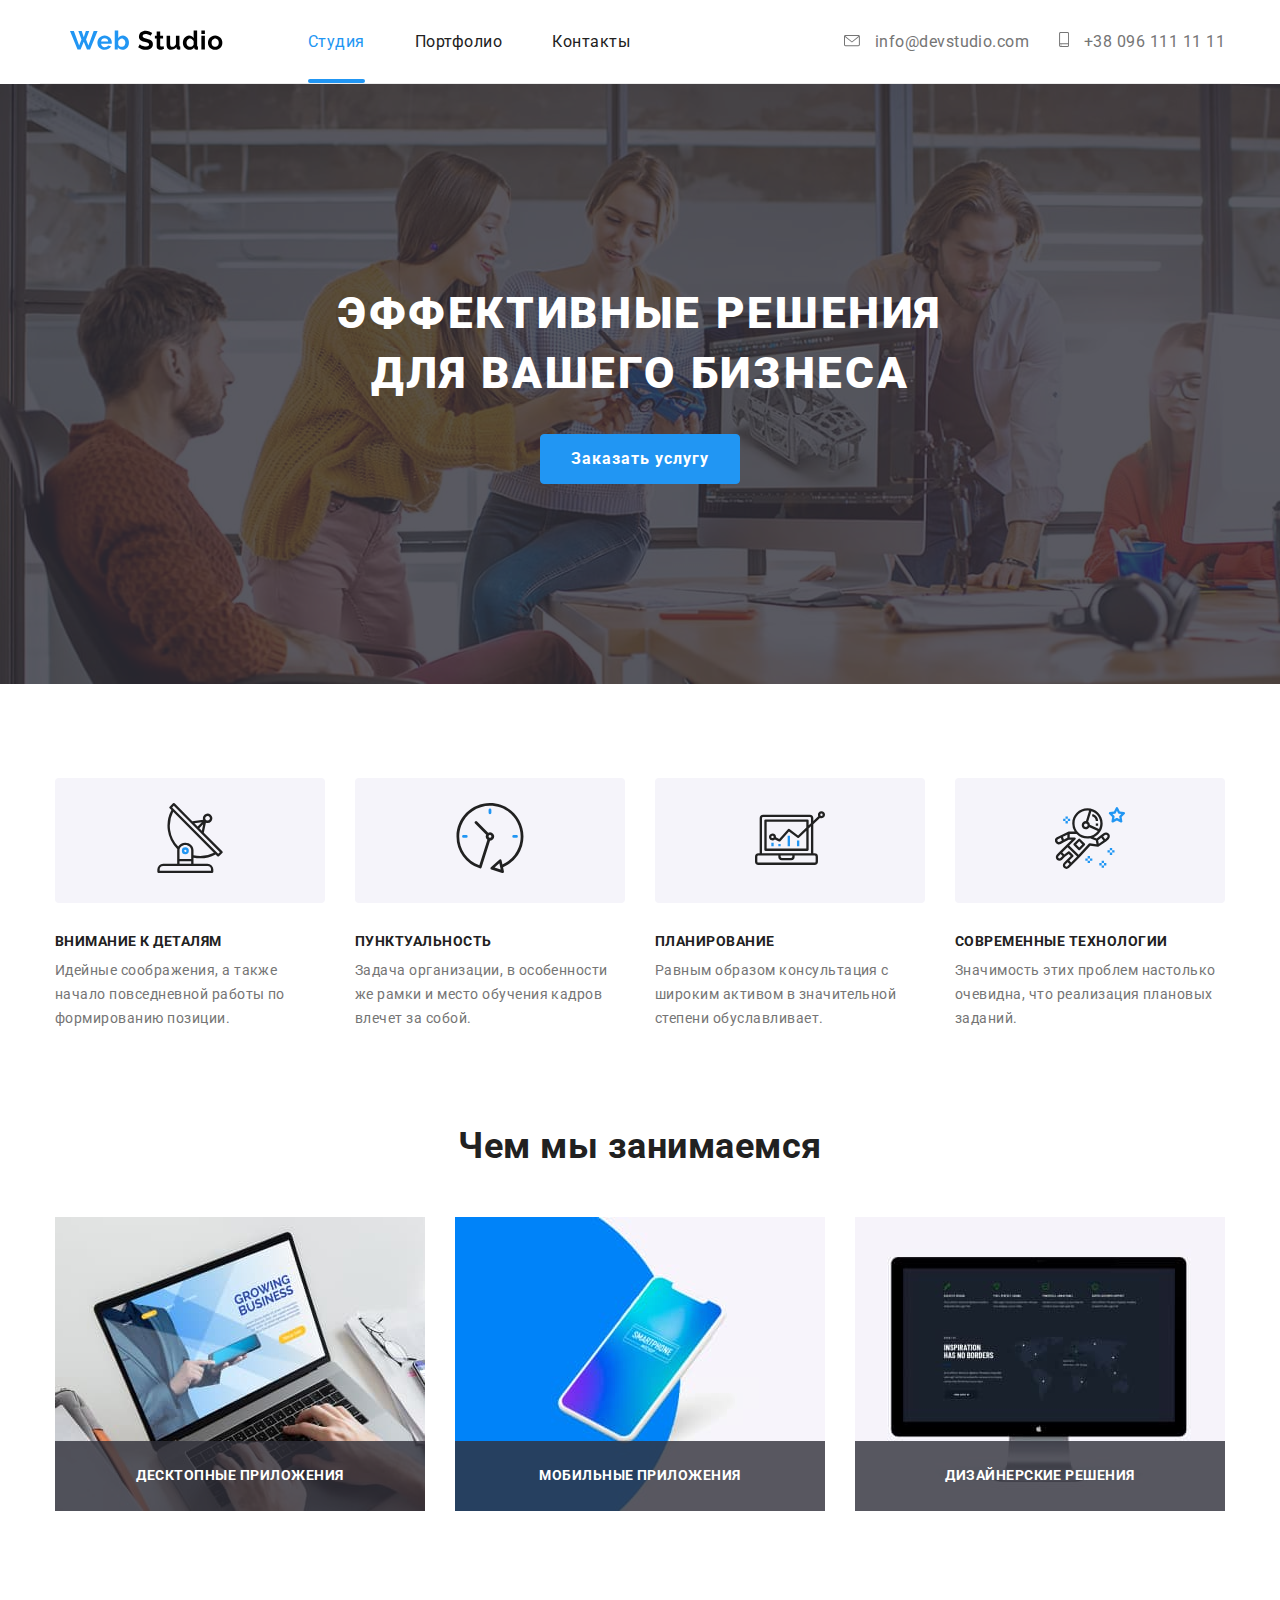
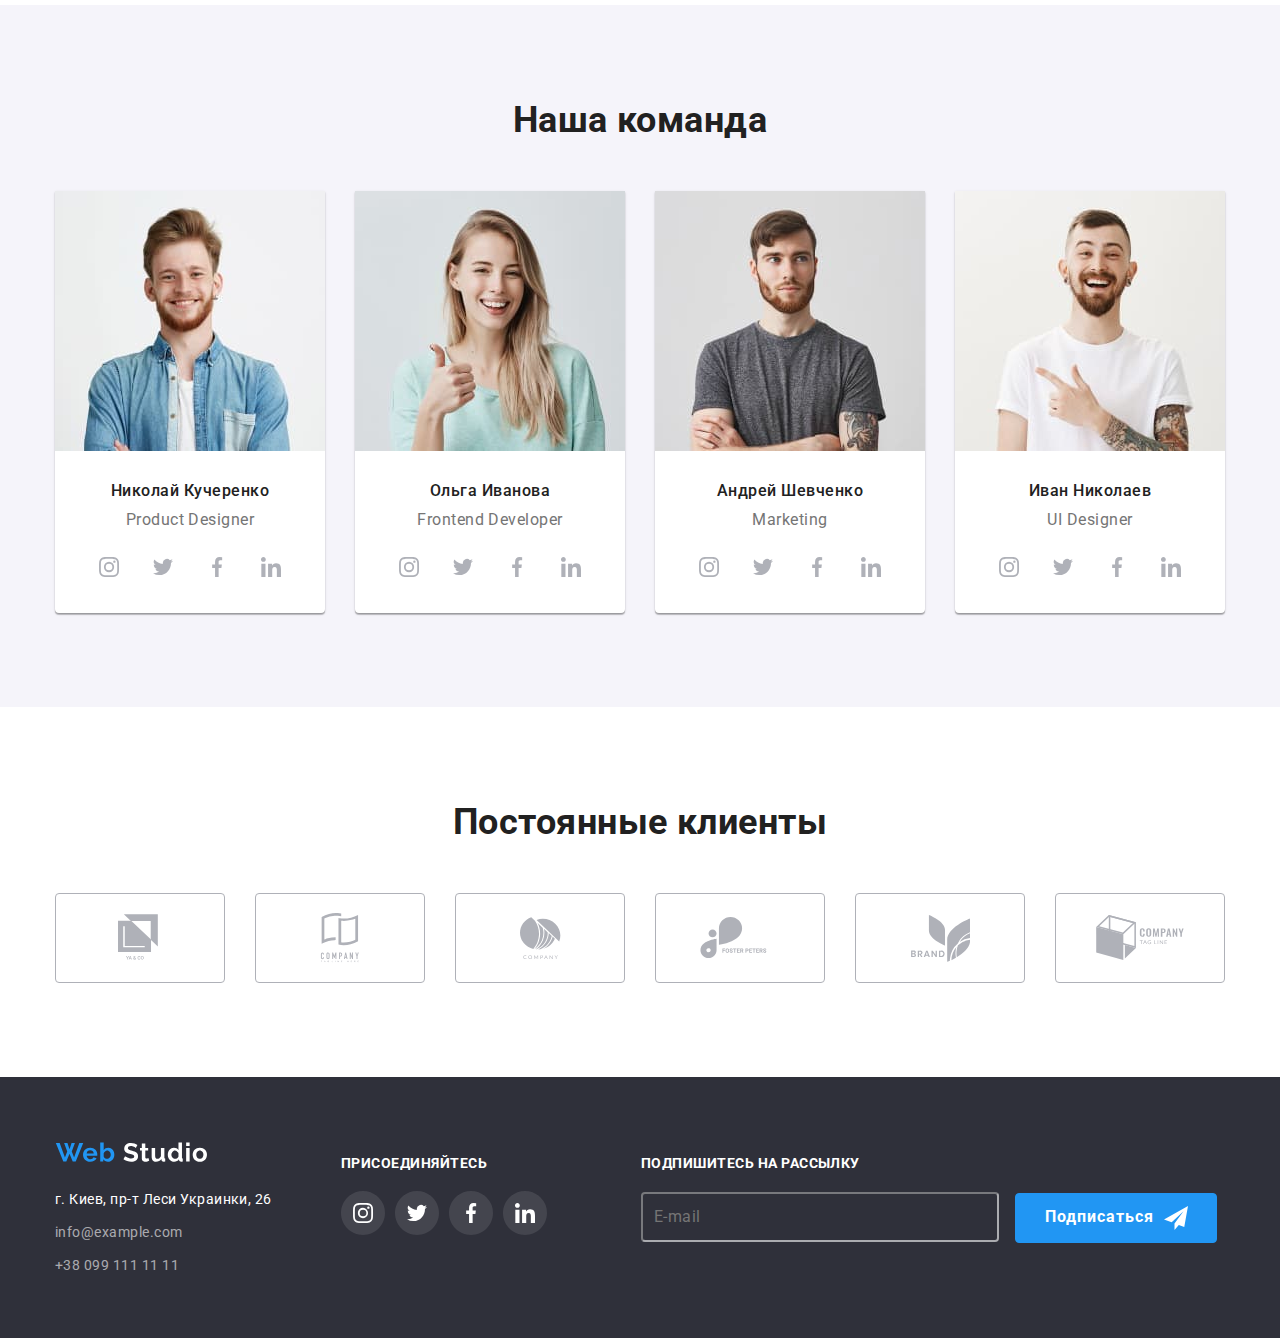
==== index.html @ bc5cb7ec "Скопировано hw-06" ====
<!DOCTYPE html>
<html lang="en">
  <head>
    <meta charset="UTF-8" />
    <meta name="viewport" content="width=device-width, initial-scale=1.0" />
    <title>Web Studio</title>
    <link
      href="https://fonts.googleapis.com/css2?family=Roboto:wght@400;500;700;900&display=swap"
      rel="stylesheet"
    />
    <link
      rel="stylesheet"
      href="https://cdnjs.cloudflare.com/ajax/libs/modern-normalize/0.6.0/modern-normalize.min.css"
    />
    <link rel="stylesheet" href="./CSS/styles.css" />
  </head>
  <body>
    <header class="page-header">
      <div class="container nav-box flex">
        <nav class="flex">
          <a class="logo" href="./">
            <svg class="logo-item">
              <use href="./img/sprite.svg#icon-web-studio"></use>
            </svg>
          </a>
          <ul class="site-nav list">
            <li class="item-nav">
              <a class="site-nav-link current" href="./">Студия</a>
            </li>
            <li class="item-nav">
              <a class="site-nav-link" href="./portfolio.html">Портфолио</a>
            </li>
            <li class="item-nav">
              <a class="site-nav-link" href="">Контакты</a>
            </li>
          </ul>
        </nav>

        <ul class="page-header-adres list">
          <li class="adres-item">
            <a class="adres-item-link" href="mailto:info@devstudio.com">
              <svg class="adres-item-envelope">
                <use href="./img/sprite.svg#icon-envelope"></use>
              </svg>
              info@devstudio.com
            </a>
          </li>
          <li class="adres-item">
            <a class="adres-item-link" href="tel:+380961111111">
              <svg class="adres-item-telephone">
                <use href="./img/sprite.svg#icon-Tel"></use>
              </svg>
              +38 096 111 11 11
            </a>
          </li>
        </ul>
      </div>
    </header>

    <main>
      <!-- Section 1 - Hero -->
      <section class="hero">
        <div class="overlay">
          <h1 class="hero-title">
            Эффективные решения <br />
            для вашего бизнеса
          </h1>
          <button class="button" data-modal-open>Заказать услугу</button>
        </div>
      </section>

      <!-- Section 2 - Преймущества Веб студии -->
      <section class="section no-padding-bottom">
        <div class="container">
          <h2 hidden>Преймущества Веб студии</h2>
          <ul class="benefits list flex">
            <li class="benefits-item">
              <div class="benefits-background">
                <svg class="benefits-item-element">
                  <use href="./img/sprite.svg#icon-antenna_1"></use>
                </svg>
              </div>
              <h3 class="benefits-title">Внимание к деталям</h3>
              <p class="benefits-text">
                Идейные соображения, а также начало повседневной работы по
                формированию позиции.
              </p>
            </li>

            <li class="benefits-item">
              <div class="benefits-background">
                <svg class="benefits-item-element">
                  <use href="./img/sprite.svg#icon-clock_1"></use>
                </svg>
              </div>
              <h3 class="benefits-title">Пунктуальность</h3>
              <p class="benefits-text">
                Задача организации, в особенности же рамки и место обучения
                кадров влечет за собой.
              </p>
            </li>

            <li class="benefits-item">
              <div class="benefits-background">
                <svg class="benefits-item-element">
                  <use href="./img/sprite.svg#icon-diagram_1"></use>
                </svg>
              </div>
              <h3 class="benefits-title">Планирование</h3>
              <p class="benefits-text">
                Равным образом консультация с широким активом в значительной
                степени обуславливает.
              </p>
            </li>

            <li class="benefits-item">
              <div class="benefits-background">
                <svg class="benefits-item-element">
                  <use href="./img/sprite.svg#icon-astronaut_1"></use>
                </svg>
              </div>
              <h3 class="benefits-title">Современные технологии</h3>
              <p class="benefits-text">
                Значимость этих проблем настолько очевидна, что реализация
                плановых заданий.
              </p>
            </li>
          </ul>
        </div>
      </section>

      <!-- Section 3 - Предложение -->
      <section class="section">
        <div class="container">
          <h2 class="section-title">Чем мы занимаемся</h2>
          <ul class="offer list flex">
            <li class="item">
              <a class="offer-link" href="">
                <img
                  src="./img/box_1.jpg"
                  alt="Изображение - десктопные приложения"
                />
                <p class="offer-caption">Десктопные приложения</p>
              </a>
            </li>
            <li class="item">
              <a class="offer-link" href="">
                <img
                  src="./img/box_2.jpg"
                  alt="Изображение - мобильные приложения"
                />
                <p class="offer-caption">Мобильные приложения</p>
              </a>
            </li>
            <li class="item">
              <a class="offer-link" href="">
                <img
                  src="./img/box_3.jpg"
                  alt="Изображение - дизайнерские решения"
                />
                <p class="offer-caption">Дизайнерские решения</p>
              </a>
            </li>
          </ul>
        </div>
      </section>

      <!-- Section 4 - Команда -->
      <section class="section team">
        <div class="container section-team">
          <h2 class="section-title">Наша команда</h2>
          <ul class="team list flex">
            <li class="item">
              <div class="member-background">
                <img
                  src="./img/Николай_Кучеренко.jpg"
                  alt="фото - Николай Кучеренко"
                />
                <h3 class="team-member">Николай Кучеренко</h3>
                <p class="team-member-position">Product Designer</p>
                <ul class="team-member-social-pages list flex">
                  <li class="item">
                    <a class="member-social-link flex" href="">
                      <svg class="member-social-element" width="44" height="44">
                        <use
                          href="./img/sprite.svg#icon-Ellipse_instagram_gray"
                        ></use>
                      </svg>
                    </a>
                  </li>
                  <li class="item">
                    <a class="member-social-link flex" href="">
                      <svg class="member-social-element" width="44" height="44">
                        <use
                          href="./img/sprite.svg#icon-Ellipse_twitter_gray"
                        ></use>
                      </svg>
                    </a>
                  </li>
                  <li class="item">
                    <a class="member-social-link flex" href="">
                      <svg class="member-social-element" width="44" height="44">
                        <use
                          href="./img/sprite.svg#icon-Ellipse_facebook_gray"
                        ></use>
                      </svg>
                    </a>
                  </li>
                  <li class="item">
                    <a class="member-social-link flex" href="">
                      <svg class="member-social-element" width="44" height="44">
                        <use
                          href="./img/sprite.svg#icon-Ellipse_linkindin_gray"
                        ></use>
                      </svg>
                    </a>
                  </li>
                </ul>
              </div>
            </li>
            <li class="item">
              <div class="member-background">
                <img src="./img/Ольга_Иванова.jpg" alt="фото - Ольга Иванова" />
                <h3 class="team-member">Ольга Иванова</h3>
                <p class="team-member-position">Frontend Developer</p>
                <ul class="team-member-social-pages list flex">
                  <li class="item">
                    <a class="member-social-link flex" href="">
                      <svg class="member-social-element" width="44" height="44">
                        <use
                          href="./img/sprite.svg#icon-Ellipse_instagram_gray"
                        ></use>
                      </svg>
                    </a>
                  </li>
                  <li class="item">
                    <a class="member-social-link flex" href="">
                      <svg class="member-social-element" width="44" height="44">
                        <use
                          href="./img/sprite.svg#icon-Ellipse_twitter_gray"
                        ></use>
                      </svg>
                    </a>
                  </li>
                  <li class="item">
                    <a class="member-social-link flex" href="">
                      <svg class="member-social-element" width="44" height="44">
                        <use
                          href="./img/sprite.svg#icon-Ellipse_facebook_gray"
                        ></use>
                      </svg>
                    </a>
                  </li>
                  <li class="item">
                    <a class="member-social-link flex" href="">
                      <svg class="member-social-element" width="44" height="44">
                        <use
                          href="./img/sprite.svg#icon-Ellipse_linkindin_gray"
                        ></use>
                      </svg>
                    </a>
                  </li>
                </ul>
              </div>
            </li>
            <li class="item">
              <div class="member-background">
                <img
                  src="./img/Андрей_Шевченко.jpg"
                  alt="фото - Андрей Шевченко"
                />
                <h3 class="team-member">Андрей Шевченко</h3>
                <p class="team-member-position">Marketing</p>
                <ul class="team-member-social-pages list flex">
                  <li class="item">
                    <a class="member-social-link flex" href="">
                      <svg class="member-social-element" width="44" height="44">
                        <use
                          href="./img/sprite.svg#icon-Ellipse_instagram_gray"
                        ></use>
                      </svg>
                    </a>
                  </li>
                  <li class="item">
                    <a class="member-social-link flex" href="">
                      <svg class="member-social-element" width="44" height="44">
                        <use
                          href="./img/sprite.svg#icon-Ellipse_twitter_gray"
                        ></use>
                      </svg>
                    </a>
                  </li>
                  <li class="item">
                    <a class="member-social-link flex" href="">
                      <svg class="member-social-element" width="44" height="44">
                        <use
                          href="./img/sprite.svg#icon-Ellipse_facebook_gray"
                        ></use>
                      </svg>
                    </a>
                  </li>
                  <li class="item">
                    <a class="member-social-link flex" href="">
                      <svg class="member-social-element" width="44" height="44">
                        <use
                          href="./img/sprite.svg#icon-Ellipse_linkindin_gray"
                        ></use>
                      </svg>
                    </a>
                  </li>
                </ul>
              </div>
            </li>
            <li class="item">
              <div class="member-background">
                <img src="./img/Иван_Николаев.jpg" alt="фото - Иван Николаев" />
                <h3 class="team-member">Иван Николаев</h3>
                <p class="team-member-position">UI Designer</p>
                <ul class="team-member-social-pages list flex">
                  <li class="item">
                    <a class="member-social-link flex" href="">
                      <svg class="member-social-element" width="44" height="44">
                        <use
                          href="./img/sprite.svg#icon-Ellipse_instagram_gray"
                        ></use>
                      </svg>
                    </a>
                  </li>
                  <li class="item">
                    <a class="member-social-link flex" href="">
                      <svg class="member-social-element" width="44" height="44">
                        <use
                          href="./img/sprite.svg#icon-Ellipse_twitter_gray"
                        ></use>
                      </svg>
                    </a>
                  </li>
                  <li class="item">
                    <a class="member-social-link flex" href="">
                      <svg class="member-social-element" width="44" height="44">
                        <use
                          href="./img/sprite.svg#icon-Ellipse_facebook_gray"
                        ></use>
                      </svg>
                    </a>
                  </li>
                  <li class="item">
                    <a class="member-social-link flex" href="">
                      <svg class="member-social-element" width="44" height="44">
                        <use
                          href="./img/sprite.svg#icon-Ellipse_linkindin_gray"
                        ></use>
                      </svg>
                    </a>
                  </li>
                </ul>
              </div>
            </li>
          </ul>
        </div>
      </section>

      <!-- Section 5 - Клиенты -->
      <section class="section">
        <div class="container">
          <h2 class="section-title">Постоянные клиенты</h2>
          <ul class="customers list flex">
            <li class="item">
              <a class="customers-background" href="">
                <svg class="customers-item-element" width="44" height="49">
                  <use href="./img/sprite.svg#icon-Client_1"></use>
                </svg>
              </a>
            </li>
            <li class="item">
              <a class="customers-background" href="">
                <svg
                  class="customers-item-element"
                  width="44.27"
                  height="49.23"
                >
                  <use href="./img/sprite.svg#icon-Client_2"></use>
                </svg>
              </a>
            </li>
            <li class="item">
              <a class="customers-background" href="">
                <svg class="customers-item-element" width="41" height="42.6">
                  <use href="./img/sprite.svg#icon-Client_3"></use>
                </svg>
              </a>
            </li>
            <li class="item">
              <a class="customers-background" href="">
                <svg class="customers-item-element" width="79.66" height="42">
                  <use href="./img/sprite.svg#icon-Client_4"></use>
                </svg>
              </a>
            </li>
            <li class="item">
              <a class="customers-background" href="">
                <svg class="customers-item-element" width="59" height="47">
                  <use href="./img/sprite.svg#icon-Client_5"></use>
                </svg>
              </a>
            </li>
            <li class="item">
              <a class="customers-background" href="">
                <svg
                  class="customers-item-element"
                  width="88.48"
                  height="45.44"
                >
                  <use href="./img/sprite.svg#icon-Client_6"></use>
                </svg>
              </a>
            </li>
          </ul>
        </div>
      </section>
    </main>

    <!-- Футер -->
    <footer class="footer">
      <div class="container flex baseline">
        <div class="address-container">
          <a class="address-logo-link flex" href="./">
            <svg class="address-logo" width="153" height="31">
              <use href="./img/sprite.svg#icon-Web_Studio_white"></use>
            </svg>
          </a>
          <address>
            <ul class="address list">
              <li class="address-map-item">
                <a
                  class="address-map"
                  href="https://goo.gl/maps/XdUtzJVZAnosNTWN9"
                  target="_blank"
                  >г. Киев, пр-т Леси Украинки, 26</a
                >
              </li>
              <li class="address-item">
                <a class="address-mail" href="mailto:info@example.com"
                  >info@example.com</a
                >
              </li>
              <li class="address-item">
                <a class="address-tel" href="tel:+380961111111"
                  >+38 099 111 11 11</a
                >
              </li>
            </ul>
          </address>
        </div>

        <div class="social-pages-container">
          <h3 class="footer-accede">присоединяйтесь</h3>
          <ul class="footer-accede-social list flex">
            <li class="social-item">
              <a
                class="social-item-element"
                aria-label="instagram link"
                href=""
              >
                <svg width="44" height="44">
                  <use href="./img/sprite.svg#icon-Ellipse_instagram"></use>
                </svg>
              </a>
            </li>
            <li class="social-item">
              <a class="social-item-element" aria-label="twitter link" href="">
                <svg width="44" height="44">
                  <use href="./img/sprite.svg#icon-Ellipse_twitter"></use>
                </svg>
              </a>
            </li>
            <li class="social-item">
              <a class="social-item-element" aria-label="facebook link" href="">
                <svg width="44" height="44">
                  <use href="./img/sprite.svg#icon-Ellipse_facebook"></use>
                </svg>
              </a>
            </li>
            <li class="social-item">
              <a class="social-item-element" aria-label="linkidun link" href="">
                <svg width="44" height="44">
                  <use href="./img/sprite.svg#icon-Ellipse_linkindin"></use>
                </svg>
              </a>
            </li>
          </ul>
        </div>

        <div class="subscribe-container">
          <h3 class="footer-subscribe">Подпишитесь на рассылку</h3>
          <form>
            <input class="footer-form" name="mail" placeholder="E-mail" />
            <button class="button footer-button">
              Подписаться
              <svg class="button-icon" width="24" height="24">
                <use href="./img/sprite.svg#icon-icon_send"></use>
              </svg>
            </button>
          </form>
        </div>

        <!-- Модальное окно -->
        <div class="backdrop is-hidden" data-modal>
          <div class="modal-form" autocomplete="off">
            <b class="form-appeal">Оставьте свои данные, мы вам перезвоним</b>
            <ul class="form-list">
              <li class="form-item">
                <label class="form-field">
                  <input type="text" name="name" placeholder=" " autofocus />
                  <span class="form-label">Имя</span>
                  <svg class="form-icon" width="18" height="18">
                    <use href="./img/sprite2.svg#icon-person_black"></use>
                  </svg>
                </label>
              </li>
              <li class="form-item">
                <label class="form-field">
                  <input type="tel" name="tel" placeholder=" " />
                  <span class="form-label">Телефон</span>
                  <svg class="form-icon" width="18" height="18">
                    <use href="./img/sprite2.svg#icon-phone_black"></use>
                  </svg>
                </label>
              </li>
              <li class="form-item">
                <label class="form-field">
                  <input type="email" name="mail" placeholder=" " />
                  <span class="form-label">Почта</span>
                  <svg class="form-icon" width="18" height="18">
                    <use href="./img/sprite2.svg#icon-email_black"></use>
                  </svg>
                </label>
              </li>
            </ul>
            <p>
              <label class="form-field">
                <textarea
                  class="comment"
                  name="comment"
                  rows="8"
                  placeholder=" "
                ></textarea>
                <span class="textarea-label">Комментарий</span>
              </label>
            </p>
            <p>
              <label class="field">
                <input class="checkbox" type="checkbox" name="policy" />
                <span class="icon"></span>
                <span class="checkbox-text"
                  >Соглашаюсь с рассылкой и принимаю
                  <a class="checkbox-link" href="./">Условия договора</a>
                </span>
              </label>
            </p>
            <button class="button-send">Отправить</button>
            <a class="modal-close" data-modal-close>
              <svg width="11" height="11">
                <use href="./img/sprite2.svg#icon-close_black_11"></use>
              </svg>
            </a>
          </div>
        </div>
      </div>
    </footer>

    <script src="./modal.js"></script>
  </body>
</html>
---- CSS/styles.css ----
:root {
  --primary-text-color: #212121;
  --second-text-color: #757575;
  --light-text-color: #ffffff;
  --accent-color: #2196f3;
}

body {
  color: var(--primary-text-color);
  background: #ffffff;
  font-family: Roboto, sans-serif;
  letter-spacing: 0.03em;
}

h1,
h2,
h3,
p {
  margin-top: 0;
  margin-bottom: 0;
}

img {
  display: block;
}

/* Утилиты*/
.list {
  padding: 0;
  margin: 0;
  list-style: none;
}

.flex {
  display: flex;
  align-items: center;
}

/* Page header */
.container {
  width: 1200px;
  margin-left: auto;
  margin-right: auto;
  padding-left: 15px;
  padding-right: 15px;
}

.nav-box {
  border-bottom: 1px solid #ececec;
}

.logo {
  margin-left: 15px;
  margin-right: 85px;
  padding-top: 24px;
  padding-bottom: 23px;
}

.logo-item {
  width: 153px;
  height: 31px;
}

.section {
  padding-top: 94px;
  padding-bottom: 94px;
}

.no-padding-bottom {
  padding-bottom: 0;
}

/* Site nav */
.site-nav {
  display: flex;
}

.site-nav .item-nav:not(:last-child) {
  margin-right: 50px;
}

.site-nav-link {
  position: relative;
  display: flex;
  padding-top: 32px;
  padding-bottom: 32px;

  color: var(--primary-text-color);
  text-decoration: none;
  transition: color 250ms cubic-bezier(0.4, 0, 0.2, 1);
}

.site-nav-link::after {
  position: absolute;
  content: "";
  bottom: 0;
  width: 100%;
  height: 4px;
  background-color: var(--accent-color);
  border-radius: 2px;
  opacity: 0;
}

.site-nav-link:hover,
.site-nav-link:focus {
  color: var(--accent-color);
}

.site-nav-link.current,
.site-nav-link.current::after {
  color: var(--accent-color);
  opacity: 1;
}

/* Ел. адрес и телефон */
.page-header-adres {
  display: inline-flex;
  align-items: center;
  margin-left: auto;
}

.page-header-adres .adres-item + .adres-item {
  margin-left: 30px;
}

.adres-item-link {
  display: inline-block;
  padding-top: 32px;
  padding-bottom: 32px;
  text-decoration: none;
  color: var(--second-text-color);
  fill: var(--second-text-color);
  transition: color 250ms cubic-bezier(0.4, 0, 0.2, 1);
}

.adres-item-link:hover,
.adres-item-link:focus {
  color: var(--accent-color);
  fill: var(--accent-color);
}

.adres-item-envelope {
  width: 16px;
  height: 12px;
  margin-right: 10px;
}

.adres-item-telephone {
  width: 10px;
  height: 15px;
  margin-right: 10px;
}

/* Hero */
.hero {
  text-align: center;
  padding-bottom: 280px;
  max-width: 1600px;
  height: 600px;
  margin-left: auto;
  margin-right: auto;
  background-color: rgba(47, 48, 58, 0.8);
  background-image: url(../img/Header_img.jpg);
}

.overlay {
  max-width: 1600px;
  height: 600px;
  margin-left: auto;
  margin-right: auto;
  background-color: rgba(47, 48, 58, 0.8);
  background-repeat: no-repeat;
  background-size: cover;
  background-position: center;
}

.hero-title {
  padding-top: 200px;
  padding-bottom: 30px;
  color: var(--light-text-color);

  font-weight: 900;
  font-size: 44px;
  line-height: 1.36;
  letter-spacing: 0.06em;
  text-transform: uppercase;
}

.button {
  min-width: 200px;
  height: 50px;
  display: inline-block;
  border: 1px solid transparent;
  border-radius: 4px;

  color: var(--light-text-color);
  background-color: var(--accent-color);
  border-color: var(--accent-color);

  font-family: Roboto;
  font-weight: bold;
  font-size: 16px;
  line-height: 1.88;
  letter-spacing: 0.06em;
  text-align: center;
}

/* Section title */
.section-title {
  margin-bottom: 50px;
  font-weight: 700;
  font-size: 36px;
  line-height: 42px;
  text-align: center;
}

/* Section 2 - Преймущества */
.benefits .benefits-item + .benefits-item {
  margin-left: 30px;
}

.benefits-background {
  display: block;
  width: 270px;
  border-radius: 4px;
  background-color: #f5f4fa;
}

.benefits-item-element {
  width: 70px;
  height: 70px;
  margin: 25px 100px;
}

.benefits-title {
  margin-top: 30px;
  font-weight: 700;
  font-size: 14px;
  line-height: 1.17;
  text-transform: uppercase;
}

.benefits-text {
  margin-top: 10px;
  color: var(--second-text-color);
  font-size: 14px;
  line-height: 1.71;
}

/* Section 3 - Предложение */
.offer .item + .item {
  margin-left: 30px;
}

.offer-link {
  display: flex;
  position: relative;
}

.offer-caption {
  position: absolute;
  bottom: 0;
  width: 100%;

  padding-top: 27px;
  padding-bottom: 27px;

  color: var(--light-text-color);
  background: rgba(47, 48, 58, 0.8);
  font-weight: bold;
  font-size: 14px;
  line-height: 1.14;
  text-align: center;
  text-transform: uppercase;
}

.offer a {
  text-decoration: none;
}

/* Section 4 - Команда */
.team {
  background: #f5f4fa;
}

.team .item + .item {
  margin-left: 30px;
}

.member-background {
  background-color: #ffffff;
  border-radius: 0px 0px 4px 4px;
  box-shadow: 0px 2px 1px rgba(0, 0, 0, 0.2), 0px 1px 1px rgba(0, 0, 0, 0.14),
    0px 1px 3px rgba(0, 0, 0, 0.12);
}

.team-member {
  margin-top: 30px;
  margin-bottom: 10px;
  font-weight: 500;
  font-size: 16px;
  line-height: 19px;
  text-align: center;
}

.team-member-position {
  margin-bottom: 16px;
  color: var(--second-text-color);
  font-size: 16px;
  line-height: 1.19;
  text-align: center;
}

.team-member-social-pages {
  justify-content: center;
  padding-bottom: 24px;
}

.team-member-social-pages .item + .item {
  margin-left: 10px;
}

.member-social-link {
  --color1: #afb1b8;
  fill: #ffffff;

  transition-duration: 250ms;
  transition-timing-function: cubic-bezier(0.4, 0, 0.2, 1);
}

.member-social-link:hover,
.member-social-link:focus {
  --color1: #ffffff;
  fill: var(--accent-color);
}

/* Клиенты */
.customers .item + .item {
  margin-left: 30px;
}

.customers-background {
  display: flex;
  align-items: center;
  justify-content: center;
  width: 170px;
  height: 90px;
  border: 1px solid #afb1b8;
  border-radius: 4px;
  fill: #afb1b8;

  transition: fill 250ms cubic-bezier(0.4, 0, 0.2, 1),
    border-color 250ms cubic-bezier(0.4, 0, 0.2, 1);
}

.customers-background:hover,
.customers-background:focus {
  border-color: var(--accent-color);
  fill: var(--accent-color);
}

/* Футер */
.footer {
  background-color: #2f303a;
  padding-top: 60px;
  padding-bottom: 60px;
}

.baseline {
  align-items: baseline;
}

.address-map-item {
  margin-top: 20px;
}

.address-item {
  margin-top: 9px;
}

.address-map {
  display: block;
  color: var(--light-text-color);
  font-style: normal;
  text-decoration: none;
  font-size: 14px;
  line-height: 1.71;
}

.address-mail,
.address-tel {
  color: rgba(255, 255, 255, 0.6);
  font-style: normal;
  text-decoration: none;
  font-size: 14px;
  line-height: 1.71;
}

.social-pages-container {
  margin-left: 69px;
}

.footer-accede {
  margin-bottom: 20px;
  color: var(--light-text-color);
  font-size: 14px;
  line-height: 16px;
  text-transform: uppercase;
}

.footer-accede-social .social-item + .social-item {
  margin-left: 10px;
}

.social-item-element {
  display: flex;
  fill: #ffffff;
  border-radius: 50%;

  transition: background-color 250ms cubic-bezier(0.4, 0, 0.2, 1);
}

.social-item-element:hover,
.social-item-element:focus {
  background-color: var(--accent-color);
}

.footer-subscribe {
  margin-bottom: 20px;
  color: var(--light-text-color);
  font-size: 14px;
  line-height: 1.14;
  text-transform: uppercase;
}

.subscribe-container {
  margin-left: 94px;
}

/* Footer button */
.footer-button {
  display: inline-flex;
  align-items: center;
  margin-left: 12px;
  padding-left: 29px;
  padding-right: 28px;
}

.button-icon {
  justify-content: center;
  align-items: center;
  margin-left: 10px;
}

/* Footer form */
.footer-form {
  width: 358px;
  height: 50px;
  padding-left: 11px;

  border-radius: 4px;
  border-color: rgba(255, 255, 255, 0.6);
  color: rgba(255, 255, 255, 0.6);
  background-color: #2f303a;
  font-size: 16px;
  line-height: 1.88;
  letter-spacing: 0.03em;
}

/* СТРАНИЦА - Portfolio */
.portfolio-selection {
  text-align: center;
  justify-content: center;
  margin-bottom: 50px;
}

.portfolio-selection .item + .item {
  margin-left: 8px;
}

.selection-button {
  text-align: center;
  display: inline-block;
  border: 1px solid transparent;
  border-radius: 4px;
  padding: 6px 22px;

  font-family: Roboto;
  font-weight: 500;
  font-size: 16px;
  line-height: 1.63;

  transition-duration: 250ms;
  transition-timing-function: cubic-bezier(0.4, 0, 0.2, 1);
}

.selection-button.primary {
  color: var(--light-text-color);
  background-color: var(--accent-color);
  border-color: var(--accent-color);
}

.selection-button.secondary {
  color: var(--primary-text-color);
  background-color: #f5f4fa;
  border-color: #f5f4fa;
}

.selection-button:hover,
.selection-button:focus {
  color: var(--light-text-color);
  background-color: var(--accent-color);
  border-color: var(--accent-color);
}

.flex-container {
  display: flex;
  flex-wrap: wrap;
}

.flex-element {
  width: 370px;
  margin-right: 30px;
  margin-bottom: 30px;
  outline: 1px solid #eeeeee;
  /* background-color: turquoise; */
}

.flex-element:nth-child(3n) {
  margin-right: 0;
}

.flex-element:nth-last-child(-n + 3) {
  margin-bottom: 0;
}

.portfolio-works-link {
  display: block;
  text-decoration: none;
  border: 1px solid #eeeeee;
}

.portfolio-works-title {
  margin-top: 20px;
  margin-bottom: 4px;
  padding-left: 24px;
  padding-right: 24px;

  color: var(--primary-text-color);
  font-weight: 700;
  font-size: 18px;
  line-height: 2;
  letter-spacing: 0.06em;
}

.portfolio-works-name {
  margin-bottom: 20px;
  padding-left: 24px;
  padding-right: 24px;

  color: var(--second-text-color);
  font-size: 16px;
  line-height: 1.88;
}

.overlay-active {
  display: block;
  position: relative;
  overflow: hidden;
}

.overlay-text {
  position: absolute;
  top: 0;
  display: block;
  width: 100%;
  height: 294px;
  background-color: rgba(33, 150, 243, 0.9);

  transform: translateY(101%);
  transition-duration: 250ms;
  transition-timing-function: cubic-bezier(0.4, 0, 0.2, 1);
}

.portfolio-works-text {
  position: absolute;
  /* overflow: scroll; */
  top: 63px;
  left: 24px;
  display: flex;
  width: 322px;
  height: 168px;
  color: var(--light-text-color);
  background-color: rgba(33, 150, 243, 0.5);
  font-size: 18px;
  line-height: 1.56;
}

.portfolio-works-link:hover .overlay-text,
.portfolio-works-link:focus .overlay-text {
  transform: translateY(0);
}

.portfolio-works-link:hover,
.portfolio-works-link:focus {
  box-shadow: 1px 4px 6px rgba(0, 0, 0, 0.16), 0px 4px 4px rgba(0, 0, 0, 0.06),
    0px 1px 1px rgba(0, 0, 0, 0.12);
}

.backdrop {
  position: fixed;
  top: 0;
  left: 0;
  width: 100%;
  height: 100%;
  background: rgba(0, 0, 0, 0.2);
}

.backdrop.is-hidden {
  opacity: 0;
  pointer-events: none;
}

.modal-form {
  position: absolute;
  top: 50%;
  left: 50%;
  transform: translate(-50%, -50%);

  min-width: 528px;
  min-height: 581px;
  padding: 40px;
  background: #ffffff;
  box-shadow: 0px 2px 1px rgba(0, 0, 0, 0.2), 0px 1px 1px rgba(0, 0, 0, 0.14),
    0px 1px 3px rgba(0, 0, 0, 0.12);
  border-radius: 4px;
}

.form-appeal {
  display: block;
  margin-bottom: 30px;

  font-weight: bold;
  font-size: 20px;
  line-height: 1.15;
  text-align: center;
  letter-spacing: 0.03em;
}

.form-list {
  padding: 0;
  list-style: none;
}

.form-field {
  position: relative;
}

.form-field input {
  display: flex;
  align-items: baseline;
  width: 448px;
  height: 40px;
  margin-bottom: 28px;
  padding: 10px 20px;
  padding-left: 42px;

  border: 1px solid rgba(33, 33, 33, 0.2);
  box-sizing: border-box;
  border-radius: 4px;
}

.form-label {
  position: absolute;
  top: 12px;
  left: 42px;

  color: #757575;
  font-size: 14px;
  line-height: 1.14;
  letter-spacing: 0.01em;
  transition: transform 250ms cubic-bezier(0.4, 0, 0.2, 1);
}

.form-icon {
  position: absolute;
  top: 12px;
  left: 16px;
  fill: #212121;
}

.form-field input:hover,
.form-field input:focus {
  border: 1px solid #2196f3;
}

.form-field:hover > .form-icon,
.form-field:focus-within > .form-icon {
  fill: var(--accent-color);
}

.form-field:hover > .form-label,
.form-field:focus-within > .form-label,
.form-field input:not(:placeholder-shown) + .form-label {
  color: var(--accent-color);
  transform: translate(-26px, -32px);
}

.comment {
  width: 448px;
  height: 120px;
  padding: 12px 16px;
  margin-bottom: 20px;
  resize: none;

  border: 1px solid rgba(33, 33, 33, 0.2);
  border-radius: 4px;
}

.textarea-label {
  position: absolute;
  top: -110px;
  left: 16px;

  color: #757575;
  font-size: 14px;
  line-height: 1.14;
  letter-spacing: 0.01em;
  transition: transform 250ms cubic-bezier(0.4, 0, 0.2, 1);
}

.comment:hover,
.comment:focus {
  border: 1px solid #2196f3;
}

.form-field:hover > .textarea-label,
.form-field:focus-within > .textarea-label,
.form-field textarea:not(:placeholder-shown) + .textarea-label {
  color: var(--accent-color);
  transform: translate(0px, -34px);
}

.field {
  display: flex;
  align-items: center;
  margin-bottom: 30px;
  margin-left: 8px;
}

.checkbox {
  /* -webkit-appearance: none;
  -moz-appearance: none;
  appearance: none;
  position: absolute; */

  position: absolute;
  width: 1px;
  height: 1px;
  margin: -1px;
  border: 0;
  padding: 0;
  clip: rect(0 0 0 0);
  overflow: hidden;
}

.icon {
  display: inline-block;
  width: 16px;
  height: 15px;

  border: 2px solid #212121;
  border-radius: 4px;

  transition: transform 250ms cubic-bezier(0.4, 0, 0.2, 1);
}

.checkbox:checked + .icon {
  transform: scale(1.2);
  border-color: transparent;
  background-color: var(--accent-color);
  background-image: url("../img/icon_check.svg");
  background-size: contain;
  background-repeat: no-repeat;
  background-origin: border-box;
}

.checkbox-text {
  display: inline-block;
  margin-left: 8px;

  color: #757575;
  font-size: 14px;
  line-height: 1.71;
  letter-spacing: 0.03em;
  text-align: center;
}

.checkbox-link {
  color: var(--accent-color);
}

.button-send {
  display: flex;
  align-items: center;
  text-align: center;
  margin-left: auto;
  margin-right: auto;
  padding: 10px 55px;

  border: 1px solid transparent;
  border-radius: 4px;
  box-shadow: 0px 4px 4px rgba(0, 0, 0, 0.15);

  color: var(--light-text-color);
  background-color: var(--accent-color);
  border-color: var(--accent-color);
  font-weight: bold;
  font-size: 16px;
  line-height: 1.87;
  letter-spacing: 0.06em;
}

.modal-close {
  position: absolute;
  top: 8px;
  right: 8px;
  display: flex;
  align-items: center;
  justify-content: center;
  width: 30px;
  height: 30px;

  border: 1px solid rgba(33, 33, 33, 0.2);
  border-radius: 50%;

  transition-duration: 250ms;
  transition-timing-function: cubic-bezier(0.4, 0, 0.2, 1);
}

.modal-close:hover,
.modal-close:focus {
  fill: var(--accent-color);
}
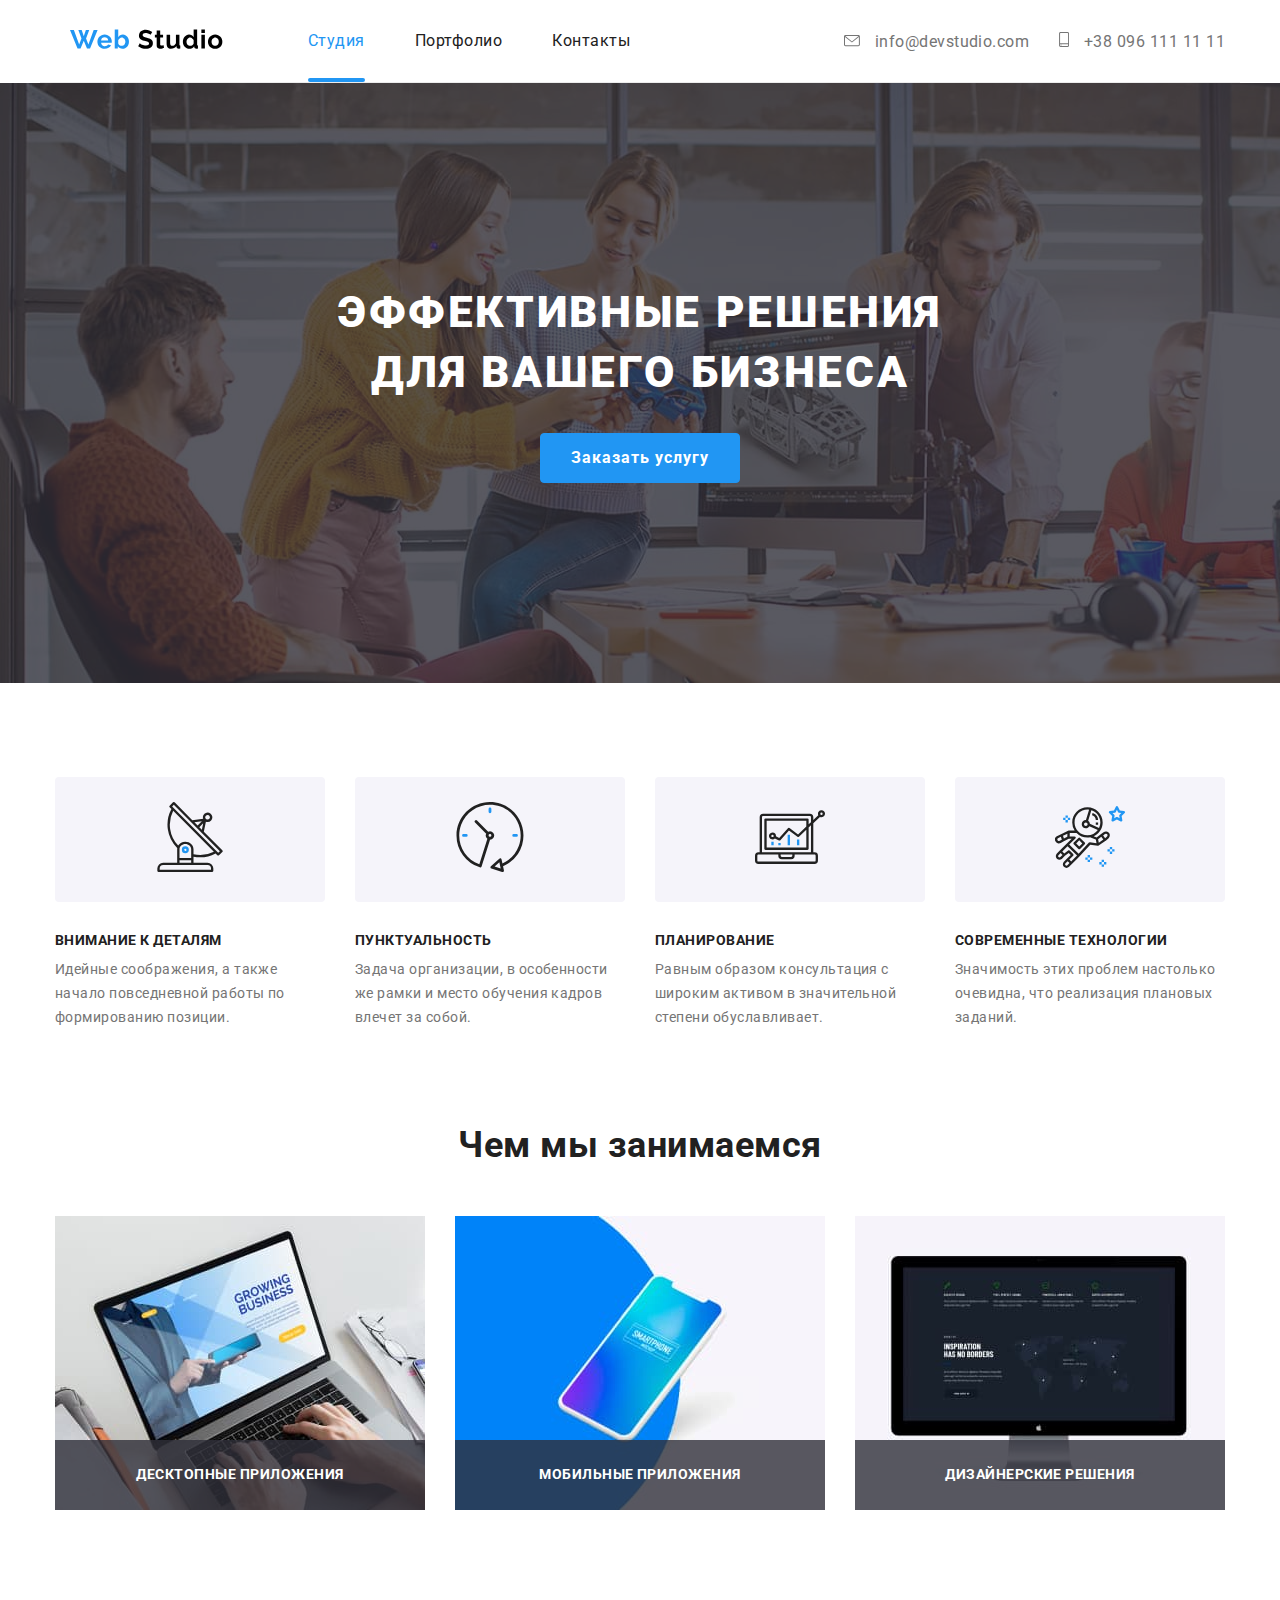
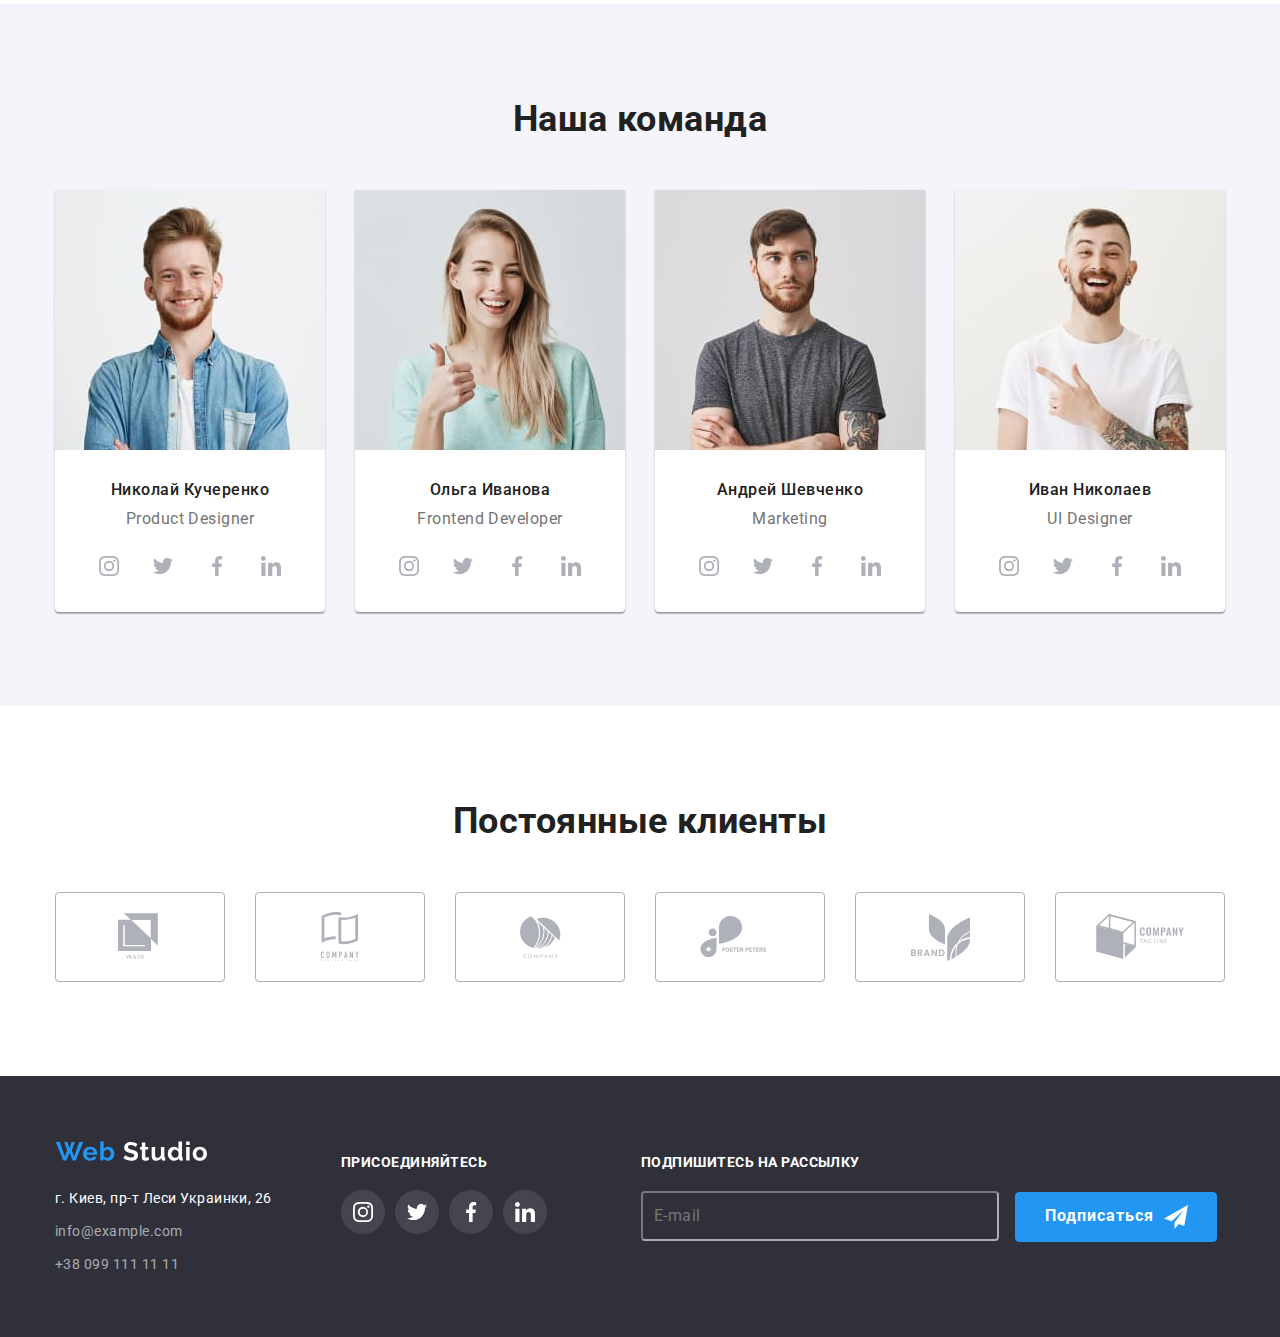
==== commit 255c1cdd: "Изменены вложености селекторов в sass" ====
--- a/index.html
+++ b/index.html
@@ -12,7 +12,7 @@
       rel="stylesheet"
       href="https://cdnjs.cloudflare.com/ajax/libs/modern-normalize/0.6.0/modern-normalize.min.css"
     />
-    <link rel="stylesheet" href="./CSS/styles.css" />
+    <link rel="stylesheet" href="./CSS/main.min.css" />
   </head>
   <body>
     <header class="page-header">
--- a/CSS/main.min.css
+++ b/CSS/main.min.css
@@ -0,0 +1,2 @@
+body{color:#212121;background:#ffffff;font-family:Roboto, sans-serif;letter-spacing:0.03em}h1,h2,h3,p{margin-top:0;margin-bottom:0}img{display:block}.list{padding:0;margin:0;list-style:none}.flex{display:-webkit-box;display:-ms-flexbox;display:flex;-webkit-box-align:center;-ms-flex-align:center;align-items:center}.container{width:1200px;margin-left:auto;margin-right:auto;padding-left:15px;padding-right:15px}.nav-box{border-bottom:1px solid #ececec}.logo{margin-left:15px;margin-right:85px;padding-top:24px;padding-bottom:23px}.logo-item{width:153px;height:31px}.section{padding-top:94px;padding-bottom:94px}.no-padding-bottom{padding-bottom:0}.site-nav{display:-webkit-box;display:-ms-flexbox;display:flex}.site-nav .item-nav:not(:last-child){margin-right:50px}.site-nav-link{position:relative;display:-webkit-box;display:-ms-flexbox;display:flex;padding-top:32px;padding-bottom:32px;color:#212121;text-decoration:none;-webkit-transition:color 250ms cubic-bezier(0.4, 0, 0.2, 1);transition:color 250ms cubic-bezier(0.4, 0, 0.2, 1)}.site-nav-link:hover,.site-nav-link:focus{color:#2196f3}.site-nav-link::after{position:absolute;content:"";bottom:0;width:100%;height:4px;background-color:#2196f3;border-radius:2px;opacity:0}.site-nav-link.current,.site-nav-link.current::after{color:#2196f3;opacity:1}.page-header-adres{display:-webkit-inline-box;display:-ms-inline-flexbox;display:inline-flex;-webkit-box-align:center;-ms-flex-align:center;align-items:center;margin-left:auto}.page-header-adres .adres-item+.adres-item{margin-left:30px}.adres-item-link{display:inline-block;padding-top:32px;padding-bottom:31px;text-decoration:none;color:#757575;fill:#757575;-webkit-transition:color 250ms cubic-bezier(0.4, 0, 0.2, 1);transition:color 250ms cubic-bezier(0.4, 0, 0.2, 1)}.adres-item-link:hover,.adres-item-link:focus{color:#2196f3;fill:#2196f3}.adres-item-envelope{width:16px;height:12px;margin-right:10px}.adres-item-telephone{width:10px;height:15px;margin-right:10px}.hero{text-align:center;padding-bottom:280px;max-width:1600px;height:600px;margin-left:auto;margin-right:auto;background-color:rgba(47,48,58,0.8);background-image:url(../img/Header_img.jpg)}.overlay{max-width:1600px;height:600px;margin-left:auto;margin-right:auto;background-color:rgba(47,48,58,0.8);background-repeat:no-repeat;background-size:cover;background-position:center}.hero-title{padding-top:200px;padding-bottom:30px;color:#fff;font-weight:900;font-size:44px;line-height:1.36;letter-spacing:0.06em;text-transform:uppercase}.button{min-width:200px;height:50px;display:inline-block;border:1px solid transparent;border-radius:4px;color:#fff;background-color:#2196f3;border-color:#2196f3;font-family:Roboto;font-weight:bold;font-size:16px;line-height:1.88;letter-spacing:0.06em;text-align:center}.section-title{margin-bottom:50px;font-weight:700;font-size:36px;line-height:42px;text-align:center}.benefits .benefits-item+.benefits-item{margin-left:30px}.benefits-background{display:block;width:270px;border-radius:4px;background-color:#f5f4fa}.benefits-item-element{width:70px;height:70px;margin:25px 100px}.benefits-title{margin-top:30px;font-weight:700;font-size:14px;line-height:1.17;text-transform:uppercase}.benefits-text{margin-top:10px;color:#757575;font-size:14px;line-height:1.71}.offer .item+.item{margin-left:30px}.offer-link{display:-webkit-box;display:-ms-flexbox;display:flex;position:relative}.offer-caption{position:absolute;bottom:0;width:100%;padding-top:27px;padding-bottom:27px;color:#fff;background:rgba(47,48,58,0.8);font-weight:bold;font-size:14px;line-height:1.14;text-align:center;text-transform:uppercase}.team{background:#f5f4fa}.team .item+.item{margin-left:30px}.member-background{background-color:#ffffff;border-radius:0px 0px 4px 4px;-webkit-box-shadow:0px 2px 1px rgba(0,0,0,0.2),0px 1px 1px rgba(0,0,0,0.14),0px 1px 3px rgba(0,0,0,0.12);box-shadow:0px 2px 1px rgba(0,0,0,0.2),0px 1px 1px rgba(0,0,0,0.14),0px 1px 3px rgba(0,0,0,0.12)}.team-member{margin-top:30px;margin-bottom:10px;font-weight:500;font-size:16px;line-height:19px;text-align:center}.team-member-position{margin-bottom:16px;color:#757575;font-size:16px;line-height:1.19;text-align:center}.team-member-social-pages{-webkit-box-pack:center;-ms-flex-pack:center;justify-content:center;padding-bottom:24px}.team-member-social-pages .item+.item{margin-left:10px}.member-social-link{--color1: #afb1b8;fill:#ffffff;-webkit-transition-duration:250ms;transition-duration:250ms;-webkit-transition-timing-function:cubic-bezier(0.4, 0, 0.2, 1);transition-timing-function:cubic-bezier(0.4, 0, 0.2, 1)}.member-social-link:hover,.member-social-link:focus{--color1: #ffffff;fill:#2196f3}.customers .item+.item{margin-left:30px}.customers-background{display:-webkit-box;display:-ms-flexbox;display:flex;-webkit-box-align:center;-ms-flex-align:center;align-items:center;-webkit-box-pack:center;-ms-flex-pack:center;justify-content:center;width:170px;height:90px;border:1px solid #afb1b8;border-radius:4px;fill:#afb1b8;-webkit-transition:fill 250ms cubic-bezier(0.4, 0, 0.2, 1),border-color 250ms cubic-bezier(0.4, 0, 0.2, 1);transition:fill 250ms cubic-bezier(0.4, 0, 0.2, 1),border-color 250ms cubic-bezier(0.4, 0, 0.2, 1)}.customers-background:hover,.customers-background:focus{border-color:#2196f3;fill:#2196f3}.footer{background-color:#2f303a;padding-top:60px;padding-bottom:60px}.baseline{-webkit-box-align:baseline;-ms-flex-align:baseline;align-items:baseline}.address-map-item{margin-top:20px}.address-item{margin-top:9px}.address-map{display:block;color:#fff;font-style:normal;text-decoration:none;font-size:14px;line-height:1.71}.address-mail,.address-tel{color:rgba(255,255,255,0.6);font-style:normal;text-decoration:none;font-size:14px;line-height:1.71}.social-pages-container{margin-left:69px}.footer-accede{margin-bottom:20px;color:#fff;font-size:14px;line-height:16px;text-transform:uppercase}.footer-accede-social .social-item+.social-item{margin-left:10px}.social-item-element{display:-webkit-box;display:-ms-flexbox;display:flex;fill:#ffffff;border-radius:50%;-webkit-transition:background-color 250ms cubic-bezier(0.4, 0, 0.2, 1);transition:background-color 250ms cubic-bezier(0.4, 0, 0.2, 1)}.social-item-element:hover,.social-item-element:focus{background-color:#2196f3}.footer-subscribe{margin-bottom:20px;color:#fff;font-size:14px;line-height:1.14;text-transform:uppercase}.subscribe-container{margin-left:94px}.footer-button{display:-webkit-inline-box;display:-ms-inline-flexbox;display:inline-flex;-webkit-box-align:center;-ms-flex-align:center;align-items:center;margin-left:12px;padding-left:29px;padding-right:28px}.button-icon{-webkit-box-pack:center;-ms-flex-pack:center;justify-content:center;-webkit-box-align:center;-ms-flex-align:center;align-items:center;margin-left:10px}.footer-form{width:358px;height:50px;padding-left:11px;border-radius:4px;border-color:rgba(255,255,255,0.6);color:rgba(255,255,255,0.6);background-color:#2f303a;font-size:16px;line-height:1.88;letter-spacing:0.03em}.portfolio-selection{text-align:center;-webkit-box-pack:center;-ms-flex-pack:center;justify-content:center;margin-bottom:50px}.portfolio-selection .item+.item{margin-left:8px}.selection-button{text-align:center;display:inline-block;border:1px solid transparent;border-radius:4px;padding:6px 22px;font-family:Roboto;font-weight:500;font-size:16px;line-height:1.63;-webkit-transition-duration:250ms;transition-duration:250ms;-webkit-transition-timing-function:cubic-bezier(0.4, 0, 0.2, 1);transition-timing-function:cubic-bezier(0.4, 0, 0.2, 1)}.selection-button.primary{color:#fff;background-color:#2196f3;border-color:#2196f3}.selection-button.secondary{color:#212121;background-color:#f5f4fa;border-color:#f5f4fa}.selection-button:hover,.selection-button:focus{color:#fff;background-color:#2196f3;border-color:#2196f3}.flex-container{display:-webkit-box;display:-ms-flexbox;display:flex;-ms-flex-wrap:wrap;flex-wrap:wrap}.flex-element{width:370px;margin-right:30px;margin-bottom:30px;outline:1px solid #eeeeee}.flex-element:nth-child(3n){margin-right:0}.flex-element:nth-last-child(-n+3){margin-bottom:0}.portfolio-works-link{display:block;text-decoration:none;border:1px solid #eeeeee}.portfolio-works-link:hover,.portfolio-works-link:focus{-webkit-box-shadow:1px 4px 6px rgba(0,0,0,0.16),0px 4px 4px rgba(0,0,0,0.06),0px 1px 1px rgba(0,0,0,0.12);box-shadow:1px 4px 6px rgba(0,0,0,0.16),0px 4px 4px rgba(0,0,0,0.06),0px 1px 1px rgba(0,0,0,0.12)}.portfolio-works-title{margin-top:20px;margin-bottom:4px;padding-left:24px;padding-right:24px;color:#212121;font-weight:700;font-size:18px;line-height:2;letter-spacing:0.06em}.portfolio-works-name{margin-bottom:20px;padding-left:24px;padding-right:24px;color:#757575;font-size:16px;line-height:1.88}.overlay-active{display:block;position:relative;overflow:hidden}.overlay-text{position:absolute;top:0;display:block;width:100%;height:294px;background-color:rgba(33,150,243,0.9);-webkit-transform:translateY(101%);transform:translateY(101%);-webkit-transition-duration:250ms;transition-duration:250ms;-webkit-transition-timing-function:cubic-bezier(0.4, 0, 0.2, 1);transition-timing-function:cubic-bezier(0.4, 0, 0.2, 1)}.portfolio-works-link:hover .overlay-text,.portfolio-works-link:focus .overlay-text{-webkit-transform:translateY(0);transform:translateY(0)}.portfolio-works-text{position:absolute;top:63px;left:24px;display:-webkit-box;display:-ms-flexbox;display:flex;width:322px;height:168px;color:#fff;background-color:rgba(33,150,243,0.5);font-size:18px;line-height:1.56}.backdrop{position:fixed;top:0;left:0;width:100%;height:100%;background:rgba(0,0,0,0.2)}.backdrop.is-hidden{opacity:0;pointer-events:none}.modal-form{position:absolute;top:50%;left:50%;-webkit-transform:translate(-50%, -50%);transform:translate(-50%, -50%);min-width:528px;min-height:581px;padding:40px;background:#ffffff;-webkit-box-shadow:0px 2px 1px rgba(0,0,0,0.2),0px 1px 1px rgba(0,0,0,0.14),0px 1px 3px rgba(0,0,0,0.12);box-shadow:0px 2px 1px rgba(0,0,0,0.2),0px 1px 1px rgba(0,0,0,0.14),0px 1px 3px rgba(0,0,0,0.12);border-radius:4px}.form-appeal{display:block;margin-bottom:30px;font-weight:bold;font-size:20px;line-height:1.15;text-align:center;letter-spacing:0.03em}.form-list{padding:0;list-style:none}.form-field{position:relative}.form-field input{display:-webkit-box;display:-ms-flexbox;display:flex;-webkit-box-align:baseline;-ms-flex-align:baseline;align-items:baseline;width:448px;height:40px;margin-bottom:28px;padding:10px 20px;padding-left:42px;border:1px solid rgba(33,33,33,0.2);-webkit-box-sizing:border-box;box-sizing:border-box;border-radius:4px}.form-field input:hover,.form-field input:focus{border:1px solid #2196f3}.form-label{position:absolute;top:12px;left:42px;color:#757575;font-size:14px;line-height:1.14;letter-spacing:0.01em;-webkit-transition:-webkit-transform 250ms cubic-bezier(0.4, 0, 0.2, 1);transition:-webkit-transform 250ms cubic-bezier(0.4, 0, 0.2, 1);transition:transform 250ms cubic-bezier(0.4, 0, 0.2, 1);transition:transform 250ms cubic-bezier(0.4, 0, 0.2, 1), -webkit-transform 250ms cubic-bezier(0.4, 0, 0.2, 1)}.form-field:hover>.form-label,.form-field:focus-within>.form-label,.form-field input:not(:placeholder-shown)+.form-label{color:#2196f3;-webkit-transform:translate(-26px, -32px);transform:translate(-26px, -32px)}.form-icon{position:absolute;top:12px;left:16px;fill:#212121}.form-field:hover>.form-icon,.form-field:focus-within>.form-icon{fill:#2196f3}.comment{width:448px;height:120px;padding:12px 16px;margin-bottom:20px;resize:none;border:1px solid rgba(33,33,33,0.2);border-radius:4px}.comment:hover,.comment:focus{border:1px solid #2196f3}.textarea-label{position:absolute;top:-110px;left:16px;color:#757575;font-size:14px;line-height:1.14;letter-spacing:0.01em;-webkit-transition:-webkit-transform 250ms cubic-bezier(0.4, 0, 0.2, 1);transition:-webkit-transform 250ms cubic-bezier(0.4, 0, 0.2, 1);transition:transform 250ms cubic-bezier(0.4, 0, 0.2, 1);transition:transform 250ms cubic-bezier(0.4, 0, 0.2, 1), -webkit-transform 250ms cubic-bezier(0.4, 0, 0.2, 1)}.form-field:hover>.textarea-label,.form-field:focus-within>.textarea-label,.form-field textarea:not(:placeholder-shown)+.textarea-label{color:#2196f3;-webkit-transform:translate(0px, -34px);transform:translate(0px, -34px)}.field{display:-webkit-box;display:-ms-flexbox;display:flex;-webkit-box-align:center;-ms-flex-align:center;align-items:center;margin-bottom:30px;margin-left:8px}.checkbox{position:absolute;width:1px;height:1px;margin:-1px;border:0;padding:0;clip:rect(0 0 0 0);overflow:hidden}.icon{display:inline-block;width:16px;height:15px;border:2px solid #212121;border-radius:4px;-webkit-transition:-webkit-transform 250ms cubic-bezier(0.4, 0, 0.2, 1);transition:-webkit-transform 250ms cubic-bezier(0.4, 0, 0.2, 1);transition:transform 250ms cubic-bezier(0.4, 0, 0.2, 1);transition:transform 250ms cubic-bezier(0.4, 0, 0.2, 1), -webkit-transform 250ms cubic-bezier(0.4, 0, 0.2, 1)}.checkbox:checked+.icon{-webkit-transform:scale(1.2);transform:scale(1.2);border-color:transparent;background-color:#2196f3;background-image:url("../img/icon_check.svg");background-size:contain;background-repeat:no-repeat;background-origin:border-box}.checkbox-text{display:inline-block;margin-left:8px;color:#757575;font-size:14px;line-height:1.71;letter-spacing:0.03em;text-align:center}.checkbox-link{color:#2196f3}.button-send{display:-webkit-box;display:-ms-flexbox;display:flex;-webkit-box-align:center;-ms-flex-align:center;align-items:center;text-align:center;margin-left:auto;margin-right:auto;padding:10px 55px;border:1px solid transparent;border-radius:4px;-webkit-box-shadow:0px 4px 4px rgba(0,0,0,0.15);box-shadow:0px 4px 4px rgba(0,0,0,0.15);color:#fff;background-color:#2196f3;border-color:#2196f3;font-weight:bold;font-size:16px;line-height:1.87;letter-spacing:0.06em}.modal-close{position:absolute;top:8px;right:8px;display:-webkit-box;display:-ms-flexbox;display:flex;-webkit-box-align:center;-ms-flex-align:center;align-items:center;-webkit-box-pack:center;-ms-flex-pack:center;justify-content:center;width:30px;height:30px;border:1px solid rgba(33,33,33,0.2);border-radius:50%;-webkit-transition-duration:250ms;transition-duration:250ms;-webkit-transition-timing-function:cubic-bezier(0.4, 0, 0.2, 1);transition-timing-function:cubic-bezier(0.4, 0, 0.2, 1)}.modal-close:hover,.modal-close:focus{fill:#2196f3}
+/*# sourceMappingURL=main.min.css.map */